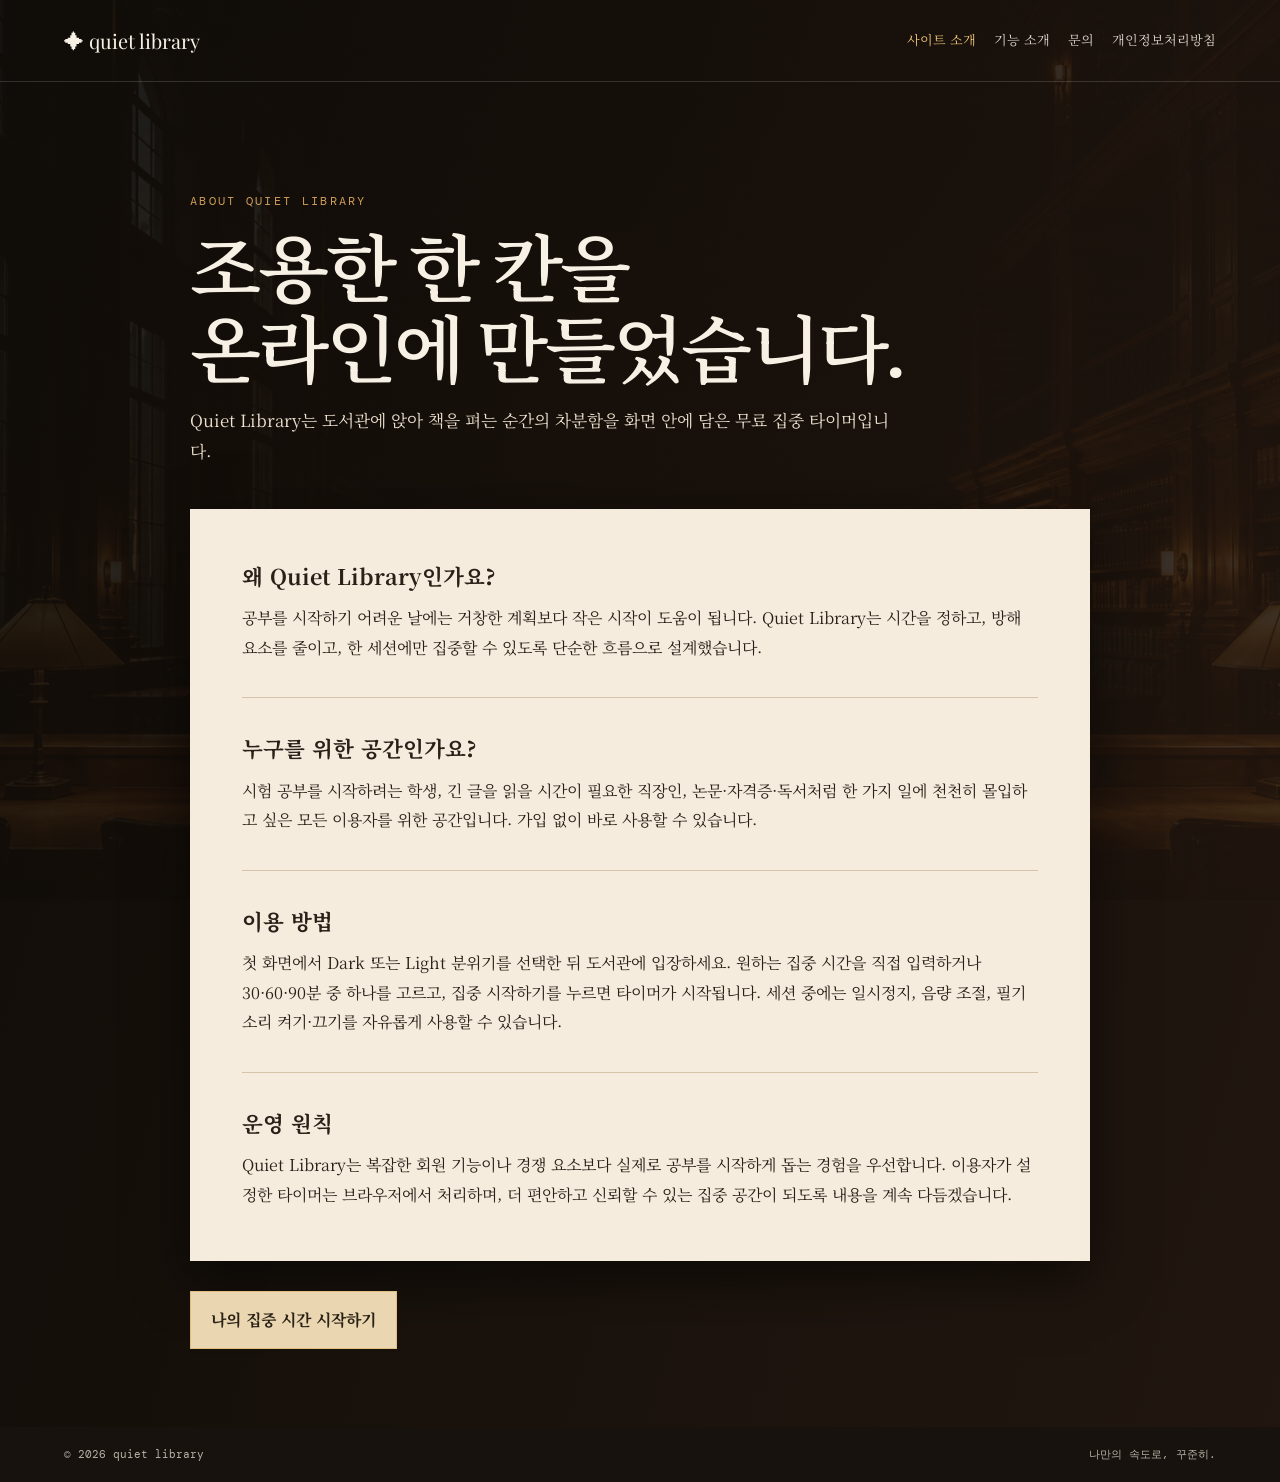
==== about.html @ e01db359 "Add about information page" ====
<!doctype html>
<html lang="ko">
<head>
  <meta charset="utf-8"><meta name="viewport" content="width=device-width,initial-scale=1">
  <meta name="description" content="Quiet Library는 도서관의 차분한 분위기에서 공부와 독서에 몰입하도록 돕는 무료 집중 타이머입니다.">
  <title>사이트 소개 | Quiet Library</title><link rel="stylesheet" href="./info.css">
</head>
<body><main class="page">
  <header class="topbar"><a class="wordmark" href="./index.html">✦ quiet library</a><nav><a href="./about.html" aria-current="page">사이트 소개</a><a href="./features.html">기능 소개</a><a href="./contact.html">문의</a><a href="./privacy.html">개인정보처리방침</a></nav></header>
  <article class="wrap"><p class="eyebrow">ABOUT QUIET LIBRARY</p><h1>조용한 한 칸을<br>온라인에 만들었습니다.</h1><p class="lead">Quiet Library는 도서관에 앉아 책을 펴는 순간의 차분함을 화면 안에 담은 무료 집중 타이머입니다.</p>
  <div class="card">
    <section><h2>왜 Quiet Library인가요?</h2><p>공부를 시작하기 어려운 날에는 거창한 계획보다 작은 시작이 도움이 됩니다. Quiet Library는 시간을 정하고, 방해 요소를 줄이고, 한 세션에만 집중할 수 있도록 단순한 흐름으로 설계했습니다.</p></section>
    <section><h2>누구를 위한 공간인가요?</h2><p>시험 공부를 시작하려는 학생, 긴 글을 읽을 시간이 필요한 직장인, 논문·자격증·독서처럼 한 가지 일에 천천히 몰입하고 싶은 모든 이용자를 위한 공간입니다. 가입 없이 바로 사용할 수 있습니다.</p></section>
    <section><h2>이용 방법</h2><p>첫 화면에서 Dark 또는 Light 분위기를 선택한 뒤 도서관에 입장하세요. 원하는 집중 시간을 직접 입력하거나 30·60·90분 중 하나를 고르고, 집중 시작하기를 누르면 타이머가 시작됩니다. 세션 중에는 일시정지, 음량 조절, 필기소리 켜기·끄기를 자유롭게 사용할 수 있습니다.</p></section>
    <section><h2>운영 원칙</h2><p>Quiet Library는 복잡한 회원 기능이나 경쟁 요소보다 실제로 공부를 시작하게 돕는 경험을 우선합니다. 이용자가 설정한 타이머는 브라우저에서 처리하며, 더 편안하고 신뢰할 수 있는 집중 공간이 되도록 내용을 계속 다듬겠습니다.</p></section>
  </div><a class="cta" href="./index.html">나의 집중 시간 시작하기</a></article>
</main><footer><span>© 2026 quiet library</span><span>나만의 속도로, 꾸준히.</span></footer></body></html>
---- info.css ----
@import url('https://fonts.googleapis.com/css2?family=DM+Mono&family=Noto+Serif+KR:wght@400;500;600;700&family=Playfair+Display:wght@600;700&display=swap');
:root{--ink:#f7f0e5;--gold:#cf9d59;--deep:#17120d;--paper:#f5ecde;--text:#2a2017;--serif:'Noto Serif KR',serif}*{box-sizing:border-box}body{margin:0;background:var(--deep);color:var(--ink);font-family:var(--serif);line-height:1.85}.page{min-height:100svh;background:linear-gradient(105deg,#100c08e8,#22170fdb),url('./images/library-study-hall.png') center/cover fixed}.topbar{min-height:82px;display:flex;align-items:center;justify-content:space-between;gap:22px;padding:18px clamp(22px,5vw,76px);border-bottom:1px solid #ffffff25}.wordmark{color:var(--ink);font:1.25rem 'Playfair Display',serif;text-decoration:none;white-space:nowrap}.topbar nav{display:flex;flex-wrap:wrap;justify-content:flex-end;gap:10px 18px}.topbar nav a{color:var(--ink);font-size:.82rem;text-decoration:none;opacity:.88}.topbar nav a:hover,.topbar nav a[aria-current=page]{color:#f0c477;opacity:1}.wrap{width:min(900px,calc(100% - 40px));margin:0 auto;padding:clamp(58px,10vw,112px) 0 78px}.eyebrow{font:.72rem 'DM Mono',monospace;letter-spacing:.2em;color:var(--gold);margin:0 0 16px}.wrap>h1{font:600 clamp(2.6rem,6vw,4.6rem)/1.1 'Playfair Display',var(--serif);letter-spacing:-.04em;margin:0 0 18px}.lead{max-width:700px;margin:0 0 42px;color:#eee2d1;font-size:1.05rem}.card{background:var(--paper);color:var(--text);padding:clamp(26px,5vw,52px);box-shadow:0 18px 50px #0008}.card section+section{margin-top:35px;padding-top:35px;border-top:1px solid #d7c4a8}.card h2{font-size:1.35rem;line-height:1.4;margin:0 0 12px}.card p{margin:0}.card ul{margin:10px 0 0;padding-left:1.3em}.card a{color:#71451e;text-underline-offset:3px;font-weight:600}.notice{margin-top:28px;color:#e8d9c5;font-size:.9rem}.cta{display:inline-block;margin-top:30px;border:1px solid #e0bd81;background:#ead7b1;color:#292016;padding:13px 20px;font-weight:700;text-decoration:none}footer{padding:20px clamp(22px,5vw,76px);font:.7rem 'DM Mono',monospace;opacity:.72;display:flex;justify-content:space-between;gap:20px}@media(max-width:650px){.topbar{align-items:flex-start;flex-direction:column}.topbar nav{justify-content:flex-start;gap:8px 14px}.wrap{width:min(100% - 32px,900px);padding-top:60px}.card{padding:25px}.page{background-position:35% center}footer{flex-direction:column;gap:5px}}
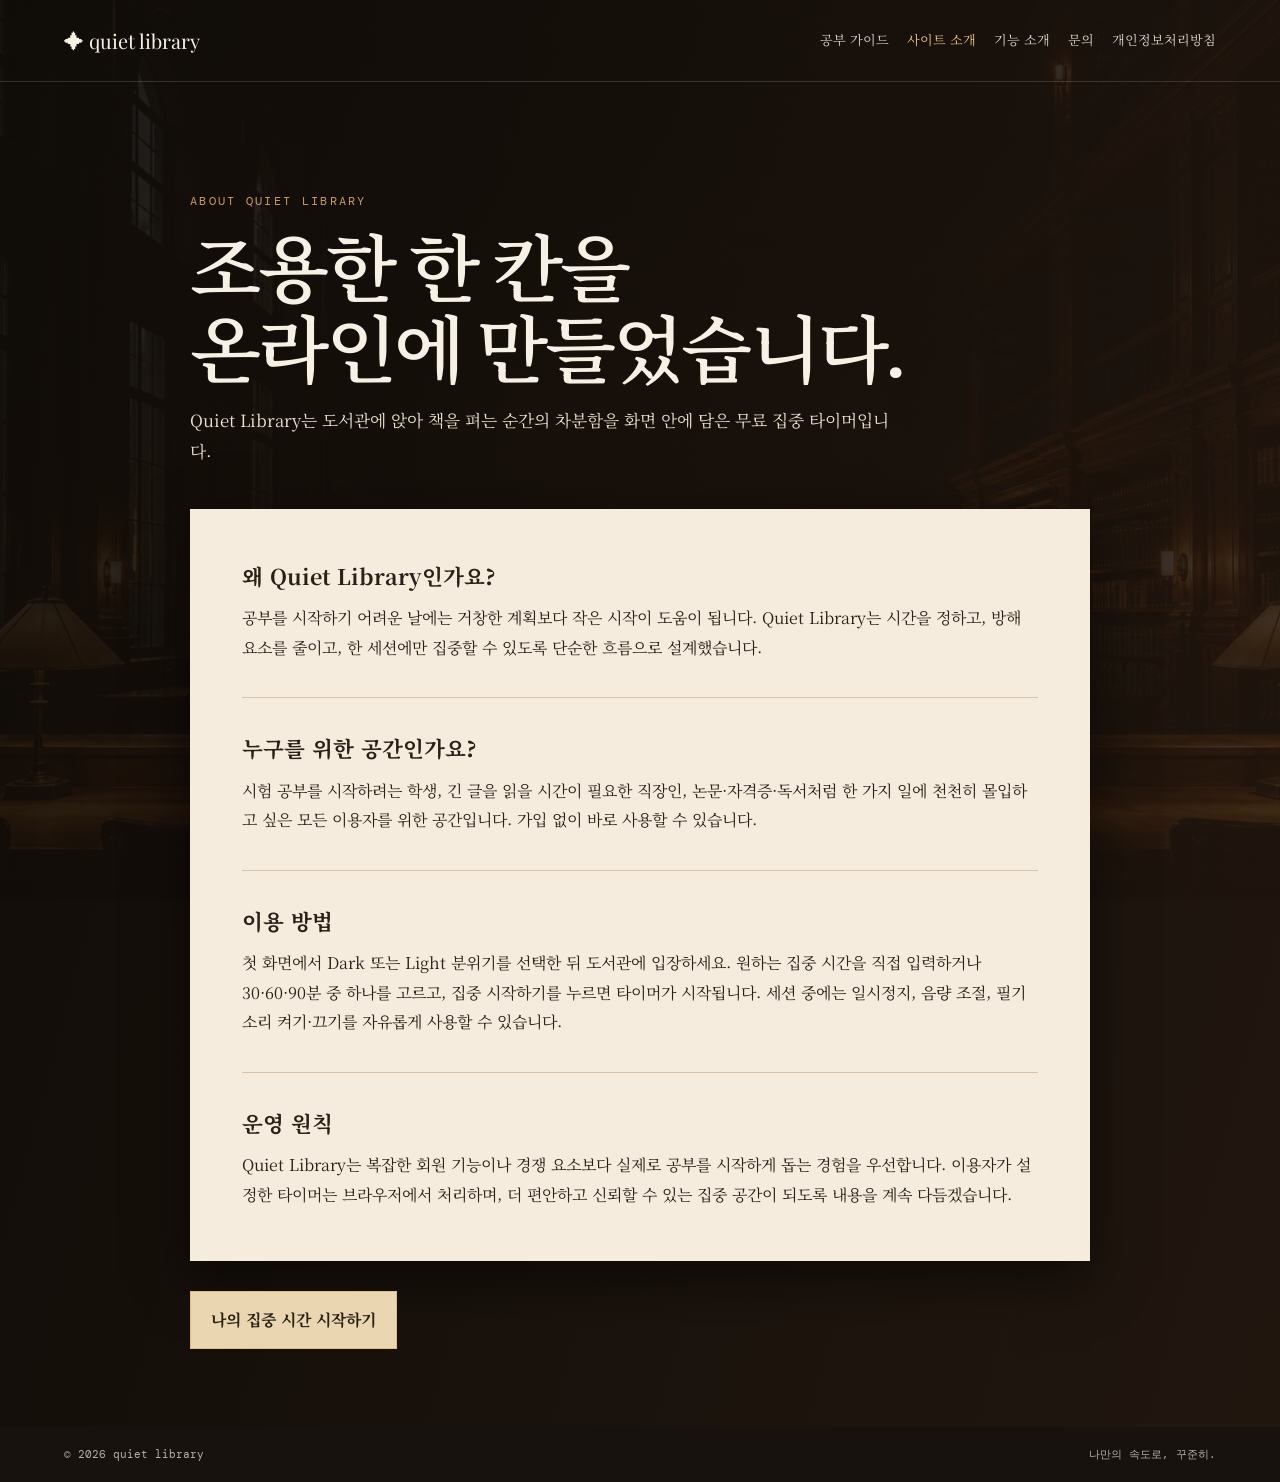
==== commit 4640233c: "Add study guide to information page navigation" ====
--- a/about.html
+++ b/about.html
@@ -6,7 +6,7 @@
   <title>사이트 소개 | Quiet Library</title><link rel="stylesheet" href="./info.css">
 </head>
 <body><main class="page">
-  <header class="topbar"><a class="wordmark" href="./index.html">✦ quiet library</a><nav><a href="./about.html" aria-current="page">사이트 소개</a><a href="./features.html">기능 소개</a><a href="./contact.html">문의</a><a href="./privacy.html">개인정보처리방침</a></nav></header>
+  <header class="topbar"><a class="wordmark" href="./index.html">✦ quiet library</a><nav><a href="./guides.html">공부 가이드</a><a href="./about.html" aria-current="page">사이트 소개</a><a href="./features.html">기능 소개</a><a href="./contact.html">문의</a><a href="./privacy.html">개인정보처리방침</a></nav></header>
   <article class="wrap"><p class="eyebrow">ABOUT QUIET LIBRARY</p><h1>조용한 한 칸을<br>온라인에 만들었습니다.</h1><p class="lead">Quiet Library는 도서관에 앉아 책을 펴는 순간의 차분함을 화면 안에 담은 무료 집중 타이머입니다.</p>
   <div class="card">
     <section><h2>왜 Quiet Library인가요?</h2><p>공부를 시작하기 어려운 날에는 거창한 계획보다 작은 시작이 도움이 됩니다. Quiet Library는 시간을 정하고, 방해 요소를 줄이고, 한 세션에만 집중할 수 있도록 단순한 흐름으로 설계했습니다.</p></section>
@@ -14,4 +14,4 @@
     <section><h2>이용 방법</h2><p>첫 화면에서 Dark 또는 Light 분위기를 선택한 뒤 도서관에 입장하세요. 원하는 집중 시간을 직접 입력하거나 30·60·90분 중 하나를 고르고, 집중 시작하기를 누르면 타이머가 시작됩니다. 세션 중에는 일시정지, 음량 조절, 필기소리 켜기·끄기를 자유롭게 사용할 수 있습니다.</p></section>
     <section><h2>운영 원칙</h2><p>Quiet Library는 복잡한 회원 기능이나 경쟁 요소보다 실제로 공부를 시작하게 돕는 경험을 우선합니다. 이용자가 설정한 타이머는 브라우저에서 처리하며, 더 편안하고 신뢰할 수 있는 집중 공간이 되도록 내용을 계속 다듬겠습니다.</p></section>
   </div><a class="cta" href="./index.html">나의 집중 시간 시작하기</a></article>
-</main><footer><span>© 2026 quiet library</span><span>나만의 속도로, 꾸준히.</span></footer></body></html>+</main><footer><span>© 2026 quiet library</span><span>나만의 속도로, 꾸준히.</span></footer><script src="./info-actions.js?v=2"></script></body></html>
